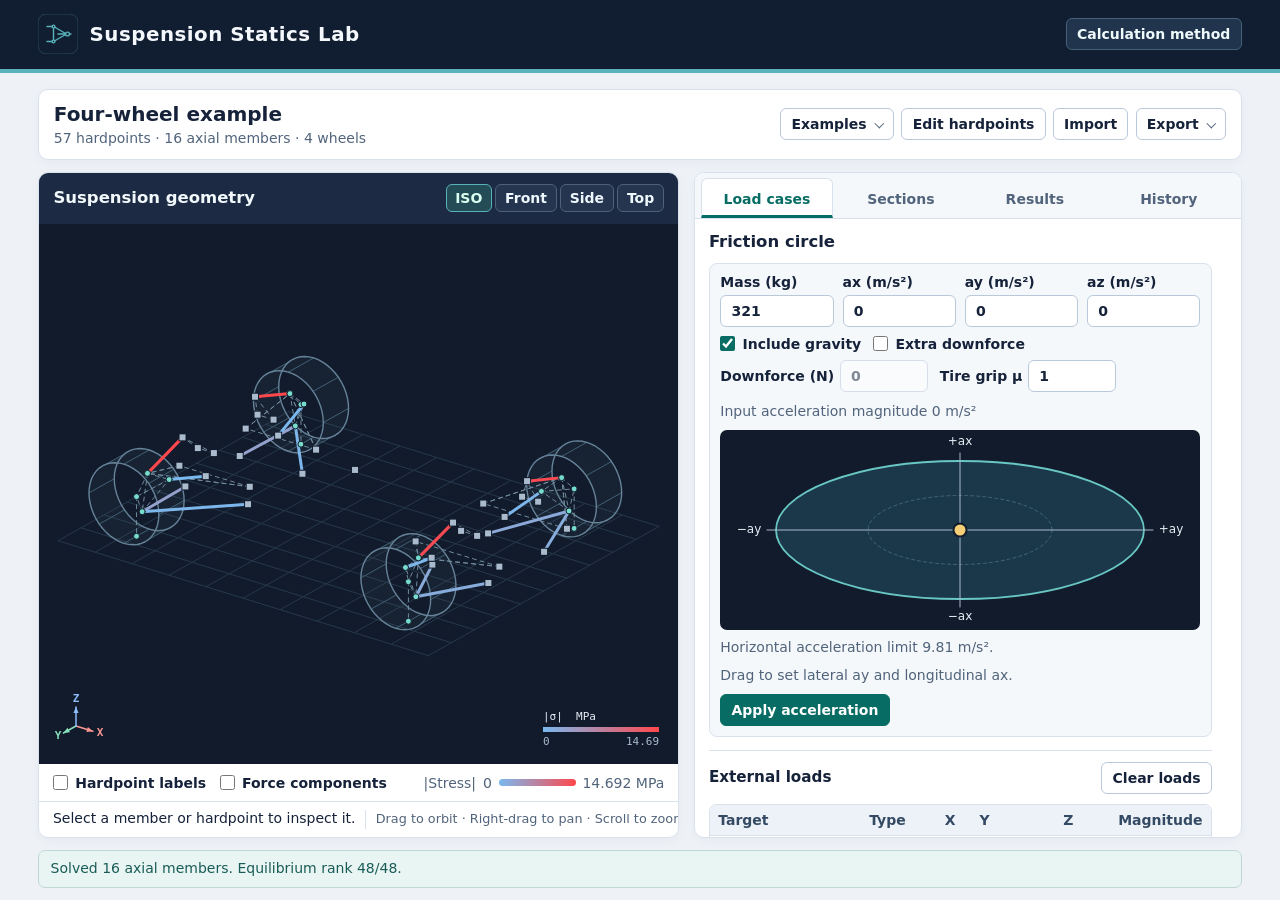
==== web/index.html @ 6f143cee "Solve automatically when external loads change" ====
<!doctype html>
<html lang="en">
<head>
  <meta charset="utf-8">
  <meta name="viewport" content="width=device-width, initial-scale=1">
  <meta name="description" content="Solve static suspension member forces, axial stress, and quasi-static load histories using your own hardpoints.">
  <title>Suspension Statics Lab</title>
  <link rel="icon" type="image/svg+xml" href="./icon.svg">
  <link rel="stylesheet" href="./styles.css">
  <script src="./app.js" type="module"></script>
</head>
<body class="workbench-page">
  <a class="skip-link" href="#main">Skip to workbench</a>
  <header class="site-header">
    <div class="site-header-inner">
      <div class="brand">
        <img class="brand-icon" src="./icon.svg" width="40" height="40" alt="">
        <span>Suspension Statics Lab</span>
      </div>
      <nav class="site-nav" aria-label="Site navigation">
        <a class="nav-link" href="./method.html">Calculation method</a>
      </nav>
    </div>
  </header>

  <main id="main" class="app-shell">
    <section class="project-bar panel" aria-label="Project and files">
      <div class="project-title">
        <h1 id="source-name">Suspension workbench</h1>
        <p id="project-metrics">Loading the four-wheel example…</p>
      </div>
      <div class="project-actions">
        <details class="file-menu">
          <summary>Examples</summary>
          <div class="menu-options">
            <button type="button" data-example="default_hardpoints.csv">Four-wheel geometry</button>
            <button type="button" data-example="hardpoints.csv">Geometry with dampers</button>
          </div>
        </details>
        <button type="button" id="edit-points" disabled>Edit hardpoints</button>
        <button type="button" id="import-file">Import</button>
        <details class="file-menu">
          <summary>Export</summary>
          <div class="menu-options">
            <button type="button" data-export="geometry">Hardpoints CSV</button>
            <button type="button" data-export="project">Project JSON</button>
            <button type="button" data-export="loads">External loads CSV</button>
            <button type="button" data-export="results">Member results CSV</button>
            <button type="button" data-export="history">Load history CSV</button>
          </div>
        </details>
        <input id="file-input" type="file" accept=".csv,.json" hidden>
      </div>
    </section>

    <div class="workbench">
      <section class="panel geometry-panel" aria-labelledby="geometry-title">
        <div class="panel-heading geometry-heading">
          <h2 id="geometry-title">Suspension geometry</h2>
          <div class="segmented" role="group" aria-label="View orientation">
            <button type="button" data-view="iso" aria-pressed="true">ISO</button>
            <button type="button" data-view="front" aria-pressed="false">Front</button>
            <button type="button" data-view="side" aria-pressed="false">Side</button>
            <button type="button" data-view="top" aria-pressed="false">Top</button>
          </div>
        </div>
        <canvas id="geometry-view" tabindex="0" aria-label="Interactive three-dimensional suspension geometry"></canvas>
        <div class="geometry-controls">
          <div class="checkbox-row">
            <label class="check"><input id="view-labels" type="checkbox"> Hardpoint labels</label>
            <label class="check"><input id="view-loads" type="checkbox"> Force components</label>
          </div>
          <div class="stress-key" aria-label="Absolute axial stress scale in megapascals">
            <span>|Stress|</span><span>0</span><span class="stress-ramp" aria-hidden="true"></span><span id="stress-limit">— MPa</span>
          </div>
        </div>
        <div class="selection-bar" role="group" aria-label="Geometry selection and controls" tabindex="0">
          <p id="geometry-selection">Select a member or hardpoint to inspect it.</p>
          <p class="hint geometry-hint">Drag to orbit · Right-drag to pan · Scroll to zoom</p>
        </div>
      </section>

      <section class="panel analysis-panel" aria-label="Analysis controls">
        <div class="analysis-tabs" role="tablist" aria-label="Analysis panels">
          <button type="button" role="tab" aria-selected="true" aria-controls="panel-loads" id="tab-loads">Load cases</button>
          <button type="button" role="tab" aria-selected="false" aria-controls="panel-sections" id="tab-sections" tabindex="-1">Sections</button>
          <button type="button" role="tab" aria-selected="false" aria-controls="panel-results" id="tab-results" tabindex="-1">Results</button>
          <button type="button" role="tab" aria-selected="false" aria-controls="panel-history" id="tab-history" tabindex="-1">History</button>
        </div>

        <div id="panel-loads" class="analysis-body" role="tabpanel" aria-labelledby="tab-loads" tabindex="0">
          <div class="section-heading">
            <h2>Friction circle</h2>
          </div>
          <div id="acceleration-settings" class="subpanel">
            <div class="input-grid four-inputs">
              <label>Mass (kg)<input id="mass" type="number" min="0" step="any" value="321"></label>
              <label>ax (m/s²)<input id="ax" type="number" step="any" value="0"></label>
              <label>ay (m/s²)<input id="ay" type="number" step="any" value="0"></label>
              <label>az (m/s²)<input id="az" type="number" step="any" value="0"></label>
            </div>
            <div class="acceleration-options">
              <label class="check"><input type="checkbox" id="gravity" checked> Include gravity</label>
              <label class="check"><input type="checkbox" id="enable-downforce"> Extra downforce</label>
              <label class="compact-number"><span>Downforce (N)</span><input id="downforce" type="number" min="0" step="any" value="0" disabled></label>
              <label class="compact-number"><span>Tire grip μ</span><input id="tire-mu" type="number" min="0" step="any" value="1"></label>
            </div>
            <p class="hint" id="acceleration-magnitude"></p>
            <div id="grip-settings">
              <canvas id="grip-plot" tabindex="0" aria-label="Grip circle acceleration picker. Use the arrow keys to move the point. Home resets it."></canvas>
              <p class="hint" id="grip-summary" aria-live="polite"></p>
              <p class="hint">Drag to set lateral ay and longitudinal ax.</p>
            </div>
            <div class="button-row">
              <button type="button" id="apply-acceleration" class="primary" disabled>Apply acceleration</button>
            </div>
          </div>
          <div class="section-heading separated">
            <h3>External loads</h3>
            <button type="button" id="clear-loads">Clear loads</button>
          </div>
          <div class="table-scroll load-table" tabindex="0" aria-label="Applied loads">
            <table>
              <thead><tr><th scope="col">Target</th><th scope="col">Type</th><th scope="col" class="num">X</th><th scope="col" class="num">Y</th><th scope="col" class="num">Z</th><th scope="col" class="num">Magnitude</th></tr></thead>
              <tbody id="load-rows"></tbody>
            </table>
          </div>
          <p class="hint total-load" id="load-total"></p>
          <div class="subpanel load-editor">
            <div class="input-grid two-inputs">
              <label>Load type
                <select id="load-type">
                  <option value="">Point force</option>
                  <option value="A">Member end A couple</option>
                  <option value="B">Member end B couple</option>
                </select>
              </label>
              <label>Target<select id="load-target"></select></label>
            </div>
            <div class="input-grid three-inputs">
              <label><span id="load-x-label">Fx (N)</span><input id="load-x" type="number" step="any" value="0"></label>
              <label><span id="load-y-label">Fy (N)</span><input id="load-y" type="number" step="any" value="0"></label>
              <label><span id="load-z-label">Fz (N)</span><input id="load-z" type="number" step="any" value="0"></label>
            </div>
            <p id="load-hint" class="hint"></p>
            <div class="button-row">
              <button type="button" id="add-load">Add load</button>
              <button type="button" id="update-load" disabled>Update selected</button>
              <button type="button" id="delete-load" disabled>Delete selected</button>
            </div>
          </div>
        </div>

        <div id="panel-sections" class="analysis-body" role="tabpanel" aria-labelledby="tab-sections" tabindex="0" hidden>
          <div class="section-heading"><h2>Member sections</h2></div>
          <div class="section-toolbar">
            <div class="button-row">
              <button type="button" id="apply-sections" class="primary">Apply to selected</button>
              <button type="button" id="apply-all-sections">Apply to all</button>
            </div>
            <label>Inspect member<select id="section-member"></select></label>
          </div>
          <div class="section-editor">
            <canvas id="section-preview" aria-label="Round member section preview"></canvas>
            <div class="input-grid">
              <label>Outer diameter (mm)<input id="outer-mm" type="number" min="0" step="any" value="19"></label>
              <label>Inner diameter (mm)<input id="inner-mm" type="number" min="0" step="any" value="15"></label>
              <label>Young’s modulus (GPa)<input id="young-gpa" type="number" min="0" step="any" value="205"></label>
            </div>
          </div>
          <dl id="section-properties" class="properties-grid" aria-live="polite"></dl>
          <div class="table-scroll section-table" tabindex="0" aria-label="Member section assignments">
            <table>
              <thead><tr><th scope="col">Apply</th><th scope="col">Member</th><th scope="col" class="num">OD (mm)</th><th scope="col" class="num">ID (mm)</th><th scope="col" class="num">E (GPa)</th></tr></thead>
              <tbody id="section-rows"></tbody>
            </table>
          </div>
        </div>

        <div id="panel-results" class="analysis-body" role="tabpanel" aria-labelledby="tab-results" tabindex="0" hidden>
          <div class="section-heading">
            <h2>Member results</h2>
            <button type="button" data-export="results" disabled>Export results CSV</button>
          </div>
          <div id="result-summary" class="result-summary">
            <div><span>Support force (N)</span><strong id="support-force">—</strong></div>
            <div><span id="support-moment-label">Support moment (N·m)</span><strong id="support-moment">—</strong></div>
          </div>
          <p class="hint">Positive axial force indicates tension. Negative axial force indicates compression.</p>
          <div class="table-scroll result-table" tabindex="0" aria-label="Member force and stress results">
            <table>
              <thead><tr><th scope="col">Member</th><th scope="col">State</th><th scope="col" class="num">Force (N)</th><th scope="col" class="num">Stress (MPa)</th><th scope="col" class="num">Strain (µε)</th><th scope="col" class="num">ΔL (mm)</th><th scope="col" class="num">L₀ (mm)</th><th scope="col" class="num">Area (mm²)</th></tr></thead>
              <tbody id="result-rows"></tbody>
            </table>
          </div>
        </div>

        <div id="panel-history" class="analysis-body" role="tabpanel" aria-labelledby="tab-history" tabindex="0" hidden>
          <div class="section-heading"><h2>Quasi-static load history</h2></div>
          <div class="history-actions button-row">
            <label>Rise time (s)<input type="number" id="rise-time" value="1" min="0" step="any"></label>
            <button type="button" id="generate-history" class="primary">Generate ramp</button>
          </div>
          <p class="hint" id="history-source">Uses the acceleration, tire grip and downforce settings from Load cases.</p>
          <div id="history-results" hidden>
            <div class="history-controls">
              <label>Plot member<select id="history-member"></select></label>
              <label class="check"><input type="checkbox" id="track-governing"> Track governing member</label>
            </div>
            <canvas id="history-plot" tabindex="0" aria-label="Acceleration and member force histories"></canvas>
            <div class="playback">
              <button type="button" id="play-history">Play</button>
              <input type="range" id="history-scrubber" aria-label="History frame" value="0" min="0" max="0">
              <output id="history-time" for="history-scrubber">0 s</output>
            </div>
            <p class="hint" id="governing-member"></p>
            <dl class="history-statistics" id="history-statistics"></dl>
            <button type="button" data-export="history">Export history CSV</button>
          </div>
          <details class="format-help">
            <summary>Lap CSV columns</summary>
            <p>Open lap files with the Import button. Use an increasing <code>time_s</code> and either all four wheels’ XYZ forces, such as <code>fx_FL_N</code>, or <code>ax_m_s2</code> and <code>ay_m_s2</code> with optional <code>az_m_s2</code>. Acceleration can also be supplied in <em>g</em> using <code>ax_g</code>, <code>ay_g</code>, and <code>az_g</code>.</p>
          </details>
        </div>
      </section>
    </div>
    <p id="status" class="status" role="status" aria-live="polite">Loading geometry…</p>
  </main>

  <dialog id="geometry-editor" aria-labelledby="editor-title">
    <div class="dialog-header">
      <h2 id="editor-title">Edit hardpoints</h2>
      <button type="button" id="close-editor" aria-label="Close editor">×</button>
    </div>
    <div class="dialog-body">
      <p class="hint">Coordinates in millimeters. +X forward, +Y left, +Z up.</p>
      <div class="table-scroll editor-table">
        <table>
          <thead><tr><th scope="col">Hardpoint</th><th scope="col">X (mm)</th><th scope="col">Y (mm)</th><th scope="col">Z (mm)</th></tr></thead>
          <tbody id="point-rows"></tbody>
        </table>
      </div>
      <p id="editor-error" class="inline-error" role="alert"></p>
    </div>
    <div class="dialog-actions">
      <button type="button" id="export-edited">Export edited CSV</button>
      <button type="button" id="apply-points" class="primary">Apply and close</button>
    </div>
  </dialog>
</body>
</html>
---- web/styles.css ----
:root {
  color-scheme: light;
  font-family: "Segoe UI", "Microsoft JhengHei UI", system-ui, sans-serif;
  font-size: 16px;
  color: #15223a;
  background: #eef2f7;
  --ink: #15223a;
  --muted: #51647b;
  --line: #d9e2ec;
  --surface: #fff;
  --paper: #f5f8fb;
  --accent: #076d64;
  --night: #111d31;
  --header-rule: #58b2b9;
  --error: #9b2935;
  --page-gutter: clamp(1rem, 3vw, 3rem);
}

* { box-sizing: border-box; }
[hidden] { display: none !important; }
body { margin: 0; min-width: 300px; }
h1, h2, h3, p, dl { margin: 0; }
h1, h2, h3 { line-height: 1.25; }
h1 { font-size: 1.25rem; }
h2 { font-size: 1.03rem; }
h3 { font-size: .95rem; }
a { color: var(--accent); }
:focus-visible { outline: 3px solid #30a99a; outline-offset: 2px; }

button, input, select, summary { font: inherit; }
button, input:not([type=checkbox], [type=range]), select, .file-menu > summary {
  min-width: 0;
  border: 1px solid #bac9d9;
  border-radius: 6px;
  padding: .44rem .64rem;
  background-color: var(--surface);
  color: var(--ink);
  font-size: .875rem;
}
button, .file-menu > summary { font-weight: 600; cursor: pointer; }
button:enabled:hover, .file-menu > summary:hover { border-color: #79a4af; background: #ebf4f6; }
button:disabled, input:disabled, select:disabled { opacity: .52; cursor: default; }
button.primary { color: #fff; background: var(--accent); border-color: var(--accent); }
button.primary:enabled:hover { color: #fff; background: #085a54; }
select {
  appearance: none;
  padding-right: 1.9rem;
  background-image: url("data:image/svg+xml,%3Csvg xmlns='http://www.w3.org/2000/svg' viewBox='0 0 12 8'%3E%3Cpath d='M1 1l5 5 5-5' fill='none' stroke='%2351647b' stroke-width='1.5'/%3E%3C/svg%3E");
  background-position: right .65rem center;
  background-repeat: no-repeat;
  background-size: .68rem auto;
  text-overflow: ellipsis;
}
input[type=checkbox], input[type=range] { accent-color: var(--accent); }
input[type=checkbox] { width: .95rem; height: .95rem; margin: 0; flex: none; }
label { display: grid; min-width: 0; gap: .28rem; font-size: .875rem; font-weight: 600; }
label > input:not([type=checkbox]), label > select { width: 100%; }
.check { display: flex; align-items: center; gap: .44rem; }
.hint { color: var(--muted); font-size: .875rem; line-height: 1.45; }

.skip-link { position: absolute; z-index: 10; top: .5rem; left: .5rem; padding: .6rem; background: white; transform: translateY(-180%); }
.skip-link:focus { transform: none; }
.site-header { color: #f4f8fc; background: var(--night); border-bottom: 4px solid var(--header-rule); }
.site-header-inner {
  max-width: 1740px;
  margin-inline: auto;
  padding: .9rem var(--page-gutter);
  display: flex;
  align-items: center;
  justify-content: space-between;
  gap: .85rem 1.75rem;
}
.brand { display: inline-flex; align-items: center; gap: .7rem; color: inherit; text-decoration: none; font-size: 1.24rem; font-weight: 700; letter-spacing: .025em; }
.brand-icon { display: block; width: 40px; height: 40px; flex: none; background: var(--night); }
.site-nav { display: flex; align-items: center; gap: .35rem; flex-wrap: wrap; }
.nav-link { color: #effafb; text-decoration: none; font-size: .875rem; font-weight: 600; border: 1px solid #456176; border-radius: 6px; padding: .44rem .64rem; background: #21344d; }
.nav-link:hover { color: #fff; background: #2b445f; border-color: var(--header-rule); }

.app-shell { max-width: 1740px; margin-inline: auto; padding: 1rem var(--page-gutter) 1.8rem; }
.panel { min-width: 0; border: 1px solid var(--line); border-radius: 10px; background: var(--surface); box-shadow: 0 3px 12px #0d294409; }
.project-bar { display: flex; justify-content: space-between; align-items: center; gap: .65rem 1rem; padding: .78rem .9rem; margin-bottom: .95rem; }
.project-title { min-width: 0; }
.project-title h1 { overflow-wrap: anywhere; }
#project-metrics { color: var(--muted); font-size: .875rem; margin-top: .2rem; }
.project-actions, .button-row, .checkbox-row { display: flex; gap: .45rem; align-items: center; flex-wrap: wrap; }
.file-menu { position: relative; }
.file-menu > summary { list-style: none; display: flex; align-items: center; gap: .56rem; }
.file-menu > summary::-webkit-details-marker { display: none; }
.file-menu > summary::after { content: ""; width: .35rem; height: .35rem; margin: -.18rem .05rem 0 0; border: solid #51647b; border-width: 0 1.5px 1.5px 0; transform: rotate(45deg); }
.menu-options { position: absolute; right: 0; z-index: 5; top: calc(100% + .32rem); min-width: 13.5rem; border: 1px solid #ccd8e4; border-radius: 8px; padding: .25rem; background: white; box-shadow: 0 8px 20px #142a4324; }
.menu-options button { display: block; width: 100%; padding: .55rem .62rem; border-color: transparent; white-space: nowrap; text-align: left; font-weight: 500; }

.workbench { display: grid; grid-template-columns: minmax(0, 1.17fr) minmax(440px, 1fr); align-items: start; gap: .95rem; }
.panel-heading { display: flex; justify-content: space-between; align-items: center; flex-wrap: wrap; gap: .55rem; padding: .72rem .88rem; }
.geometry-heading { color: #f1f8fb; background: #1c2b43; border-radius: 9px 9px 0 0; }
.geometry-panel { align-self: start; }
.segmented { display: flex; gap: .22rem; align-items: center; }
.segmented button { background: #253550; border-color: #4f6078; color: #edf7fc; padding: .3rem .54rem; font-size: .875rem; }
.segmented button:enabled:hover { background: #354862; }
.segmented button[aria-pressed="true"] { color: #dafeef; background: #244c56; border-color: var(--header-rule); }
#geometry-view { width: 100%; height: clamp(390px, 57vh, 690px); background: var(--night); display: block; touch-action: none; cursor: grab; }
#geometry-view:active { cursor: grabbing; }
.geometry-controls { padding: .67rem .85rem; display: flex; justify-content: space-between; flex-wrap: wrap; align-items: center; gap: .65rem; border-bottom: 1px solid var(--line); }
.checkbox-row { gap: .85rem; }
.stress-key { min-width: min(100%, 12rem); display: flex; align-items: center; gap: .43rem; color: var(--muted); font-size: .875rem; white-space: nowrap; }
.stress-ramp { height: .45rem; width: clamp(3rem, 6vw, 6rem); border-radius: 4px; background: linear-gradient(90deg, #79b9ef, #ff484d); }
.selection-bar { display: flex; align-items: baseline; gap: .6rem; min-width: 0; padding: .51rem .85rem; overflow-x: auto; scrollbar-width: thin; white-space: nowrap; }
#geometry-selection { flex: none; font-size: .875rem; font-variant-numeric: tabular-nums; }
.geometry-hint { flex: none; border-left: 1px solid var(--line); padding-left: .6rem; font-size: .8rem; }

.analysis-tabs { display: grid; grid-template-columns: repeat(4, minmax(0, 1fr)); gap: .15rem; padding: .34rem .38rem 0; border-bottom: 1px solid var(--line); border-radius: 9px 9px 0 0; background: var(--paper); }
.analysis-tabs button { border: 1px solid transparent; border-bottom: 3px solid transparent; border-radius: 6px 6px 0 0; background: transparent; color: var(--muted); padding: .7rem .25rem .55rem; white-space: nowrap; }
.analysis-tabs button[aria-selected="true"] { color: var(--accent); background: white; border-color: var(--line); border-bottom-color: var(--accent); }
.analysis-body { display: grid; gap: .62rem; padding: .82rem .86rem .9rem; }
.section-heading { display: flex; justify-content: space-between; align-items: center; gap: .5rem; }
.section-heading.separated { border-top: 1px solid var(--line); padding-top: .7rem; margin-top: .14rem; }
.input-grid { display: grid; gap: .55rem; }
.two-inputs { grid-template-columns: repeat(2, minmax(0, 1fr)); }
.three-inputs { grid-template-columns: repeat(3, minmax(0, 1fr)); }
.four-inputs { grid-template-columns: repeat(4, minmax(0, 1fr)); }
.subpanel { display: grid; gap: .56rem; border: 1px solid var(--line); border-radius: 8px; padding: .65rem; background: var(--paper); }
.acceleration-options { display: flex; flex-wrap: wrap; align-items: center; gap: .5rem .75rem; }
.compact-number { display: flex; align-items: center; gap: .35rem; }
.compact-number > input { max-width: 5.5rem; }
#grip-settings { display: grid; gap: .45rem; }
#grip-plot { display: block; width: 100%; height: 200px; border-radius: 7px; touch-action: none; cursor: crosshair; }
.total-load { font-variant-numeric: tabular-nums; overflow-wrap: anywhere; }

.table-scroll { min-width: 0; overflow: auto; border: 1px solid var(--line); border-radius: 7px; }
.load-table { min-height: 5rem; max-height: 12.6rem; }
.section-table { max-height: 34rem; }
.section-table table { font-size: .9375rem; }
.result-table { max-height: 24rem; }
table { width: 100%; border-collapse: separate; border-spacing: 0; font-size: .875rem; font-variant-numeric: tabular-nums; }
th, td { padding: .43rem .52rem; white-space: nowrap; text-align: left; border-bottom: 1px solid var(--line); }
th { position: sticky; top: 0; z-index: 1; background: #ecf2f7; color: #344963; font-weight: 650; }
tbody tr:last-child td { border-bottom: 0; }
tbody tr:nth-child(even) { background: #f8fafc; }
tbody tr[data-selected="true"] { background: #e1f3ef; }
tbody tr[data-interactive="true"]:hover { background: #edf7f6; cursor: pointer; }
.num { text-align: right; }
.empty-cell { padding: .8rem .6rem; color: var(--muted); white-space: normal; }
.table-button { border: 0; border-radius: 4px; padding: 0; color: var(--accent); background: transparent; text-align: left; }
.table-button:enabled:hover { color: #064b46; background: transparent; text-decoration: underline; }
.state-tension { color: #116354; }
.state-compression { color: #983527; }

.section-toolbar { display: flex; flex-wrap: wrap; align-items: end; gap: .5rem; }
.section-toolbar > label { flex: 1 1 7rem; }
.section-editor { display: grid; grid-template-columns: minmax(8rem, .85fr) minmax(9rem, 1fr); gap: .7rem; align-items: stretch; }
#section-preview { width: 100%; height: 170px; display: block; background: var(--night); border-radius: 7px; }
.properties-grid, .history-statistics { display: grid; gap: .42rem; }
.properties-grid { grid-template-columns: repeat(auto-fit, minmax(min(100%, 14rem), 1fr)); }
.history-statistics { grid-template-columns: repeat(3, minmax(0, 1fr)); }
.properties-grid > div, .history-statistics > div, .result-summary > div { padding: .48rem .57rem; border: 1px solid var(--line); border-radius: 6px; background: var(--paper); min-width: 0; }
.properties-grid dt, .history-statistics dt, .result-summary span { color: var(--muted); font-size: .82rem; line-height: 1.3; }
.properties-grid dd, .history-statistics dd { margin: .2rem 0 0; font-weight: 650; font-size: .875rem; font-variant-numeric: tabular-nums; overflow-wrap: anywhere; }
.properties-grid > div { padding-block: .3rem; }
.properties-grid dt, .properties-grid dd { display: inline; }
.properties-grid dd { margin: 0 0 0 .32rem; }
.result-summary { display: grid; grid-template-columns: repeat(2, minmax(0, 1fr)); gap: .5rem; }
.result-summary strong { display: block; margin-top: .22rem; font-size: .9rem; font-variant-numeric: tabular-nums; overflow-wrap: anywhere; }

.history-actions { align-items: end; }
.history-actions label { max-width: 7.5rem; }
.history-controls { display: flex; gap: .56rem .8rem; flex-wrap: wrap; align-items: end; }
.history-controls > label:first-child { flex: 1 1 9rem; }
.history-controls .check { padding-bottom: .36rem; }
#history-results { display: grid; gap: .62rem; }
#history-plot { display: block; width: 100%; height: 300px; border-radius: 7px; background: var(--night); touch-action: none; cursor: crosshair; }
.playback { display: flex; align-items: center; gap: .55rem; }
.playback input { min-width: 2rem; flex: 1; }
.playback output { flex: none; color: var(--muted); font-size: .875rem; font-variant-numeric: tabular-nums; }
.format-help { border-top: 1px solid var(--line); padding-top: .65rem; font-size: .875rem; }
.format-help summary { cursor: pointer; font-weight: 650; }
.format-help p { color: var(--muted); margin-top: .32rem; line-height: 1.5; }
.status { margin-top: .85rem; min-height: 2.3rem; padding: .51rem .7rem; border: 1px solid #bfd7d5; border-radius: 7px; background: #e9f5f3; color: #195c57; font-size: .875rem; line-height: 1.4; overflow-wrap: anywhere; }
.status[data-error="true"] { background: #fff1f1; border-color: #e9bfc2; color: var(--error); }

dialog { color: var(--ink); border: 1px solid #bccedc; border-radius: 10px; padding: 0; width: min(700px, calc(100% - 1.5rem)); max-height: 90dvh; }
dialog::backdrop { background: #111d31a0; }
.dialog-header, .dialog-actions { display: flex; align-items: center; justify-content: space-between; gap: .55rem; padding: .7rem .85rem; background: #ecf2f7; }
.dialog-header { border-bottom: 1px solid var(--line); }
.dialog-actions { border-top: 1px solid var(--line); justify-content: flex-end; flex-wrap: wrap; }
.dialog-body { display: grid; gap: .5rem; padding: .75rem .85rem; }
.editor-table { max-height: 59dvh; }
.editor-table input { width: 100%; min-width: 5rem; }
.editor-table td:has(input) { width: 25%; }
.editor-table td { padding: .3rem .4rem; }
.inline-error { color: var(--error); font-size: .875rem; }
.inline-error:empty { display: none; }

.method-content { max-width: 1290px; margin: auto; padding: 1.25rem var(--page-gutter) 3.5rem; }
.method-intro { margin-bottom: 1.2rem; }
.method-intro h1 { font-size: clamp(1.65rem, 3vw, 2.35rem); margin-bottom: .55rem; }
.method-intro p { color: var(--muted); max-width: 72ch; line-height: 1.6; }
.method-layout { display: grid; grid-template-columns: minmax(175px, .31fr) minmax(0, 1fr); align-items: start; gap: 1rem; }
.method-toc, .method-article { min-width: 0; border: 1px solid var(--line); border-radius: 10px; background: var(--surface); }
.method-toc { padding: .95rem; position: sticky; top: 1rem; }
.method-toc h2 { margin-bottom: .55rem; }
.method-toc ol, .method-toc ul { padding-left: 1.14rem; margin: 0; }
.method-toc li { margin-bottom: .43rem; font-size: .875rem; line-height: 1.4; }
.method-toc a { text-underline-offset: .17em; }
.method-article { padding: clamp(.9rem, 2.4vw, 2rem); line-height: 1.65; }
.method-article section + section { margin-top: 1.5rem; padding-top: 1.4rem; border-top: 1px solid var(--line); }
.method-article h2 { font-size: 1.23rem; margin-bottom: .5rem; scroll-margin-top: 1rem; }
.method-article h3 { font-size: 1.02rem; margin: .85rem 0 .36rem; }
.method-article p + p { margin-top: .55rem; }
.method-article li + li { margin-top: .3rem; }
.method-equation { max-width: 100%; overflow-x: auto; background: var(--paper); border: 1px solid var(--line); border-radius: 7px; padding: .35rem .6rem; margin: .6rem 0; }
.method-table { margin: .7rem 0; overflow-x: auto; }
.method-note { margin-top: .7rem; padding: .7rem .85rem; border-left: 3px solid var(--header-rule); background: #edf7f6; border-radius: 0 6px 6px 0; }

@media (max-width: 1030px) {
  .workbench { grid-template-columns: minmax(0, 1fr) minmax(385px, .91fr); }
}
@media (min-width: 811px) {
  .workbench-page { display: grid; grid-template-rows: auto minmax(0, 1fr); height: 100dvh; min-height: 34rem; }
  .workbench-page .app-shell {
    display: grid;
    grid-template-rows: auto minmax(0, 1fr) auto;
    gap: .75rem;
    width: 100%;
    min-height: 0;
    padding-bottom: .75rem;
  }
  .project-bar, .status { margin: 0; }
  .workbench { align-items: stretch; min-height: 0; }
  .geometry-panel { display: grid; grid-template-rows: auto minmax(0, 1fr) auto auto; align-self: stretch; min-height: 0; }
  #geometry-view { height: 100%; min-height: 0; }
  .analysis-panel { display: grid; grid-template-rows: auto minmax(0, 1fr); min-height: 0; }
  .analysis-body { min-height: 0; align-content: start; overflow: auto; overscroll-behavior: contain; scrollbar-gutter: stable; }
}
@media (min-width: 811px) and (max-height: 34rem) {
  .workbench-page .status { position: sticky; bottom: .4rem; z-index: 2; }
}
@media (max-width: 810px) {
  .workbench { grid-template-columns: minmax(0, 1fr); }
  #geometry-view { height: clamp(310px, 52vh, 510px); }
  .method-layout { grid-template-columns: minmax(0, 1fr); }
  .method-toc { position: static; }
}
@media (max-width: 530px) {
  .site-header-inner, .project-bar { flex-wrap: wrap; }
  .site-header-inner { padding-block: .65rem; }
  .brand { font-size: 1.08rem; }
  .nav-link { padding: .35rem .55rem; }
  .project-actions { position: relative; justify-content: flex-start; }
  .file-menu { position: static; }
  .file-menu > .menu-options { left: 0; right: auto; }
  .four-inputs { grid-template-columns: repeat(2, minmax(0, 1fr)); }
  .history-statistics { grid-template-columns: repeat(2, minmax(0, 1fr)); }
  .section-heading { flex-wrap: wrap; }
  .dialog-body { padding-inline: .5rem; }
}
@media (max-width: 400px) {
  .section-editor { grid-template-columns: minmax(0, 1fr); }
}
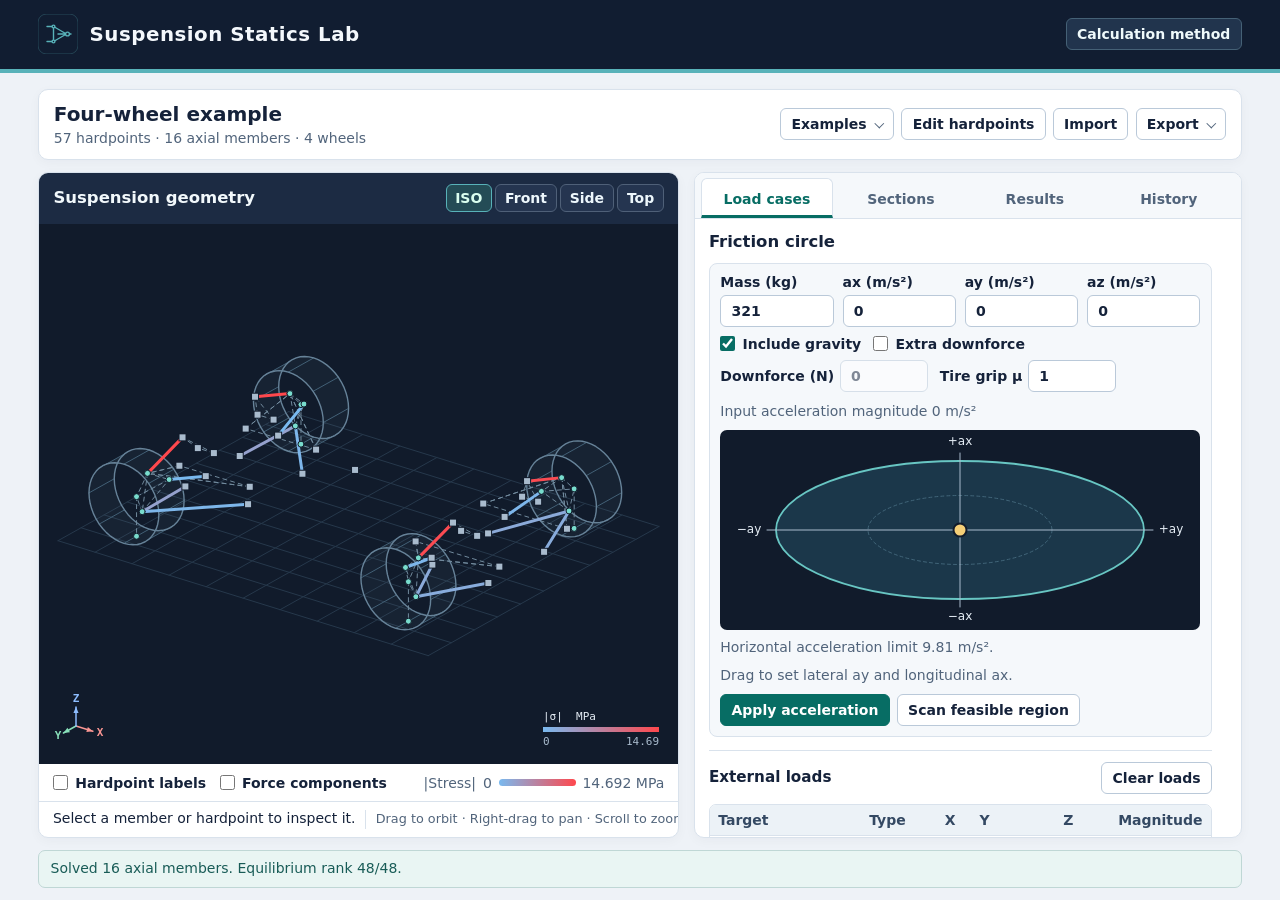
==== commit 557bb105: "Recover wheel-lift cases and scan the feasible grip region" ====
--- a/web/index.html
+++ b/web/index.html
@@ -113,6 +113,18 @@
             </div>
             <div class="button-row">
               <button type="button" id="apply-acceleration" class="primary" disabled>Apply acceleration</button>
+              <button type="button" id="scan-grip" disabled>Scan feasible region</button>
+            </div>
+            <p id="grip-adjustment" class="grip-notice" role="status" hidden></p>
+            <div id="grip-scan-results" class="subpanel" hidden>
+              <p id="grip-scan-summary" role="status"></p>
+              <div class="button-row"><button type="button" id="apply-grip-peak">Apply peak case</button></div>
+              <div class="table-scroll load-table" tabindex="0" aria-label="Peak axial force by member">
+                <table>
+                  <thead><tr><th scope="col">Member</th><th scope="col" class="num">Force (N)</th><th scope="col" class="num">ax (m/s²)</th><th scope="col" class="num">ay (m/s²)</th></tr></thead>
+                  <tbody id="grip-scan-rows"></tbody>
+                </table>
+              </div>
             </div>
           </div>
           <div class="section-heading separated">
@@ -234,6 +246,10 @@
     </div>
     <div class="dialog-body">
       <p class="hint">Coordinates in millimeters. +X forward, +Y left, +Z up.</p>
+      <div id="pushrod-equivalent-settings" class="subpanel" hidden>
+        <label class="check"><input type="checkbox" id="pushrod-equivalent"> Use the A-arm ball joint as the equivalent pushrod mount</label>
+        <p class="hint">Moves upper-arm pushrods to UBJ and lower-arm pushrods to LBJ. This approximation changes the pushrod line of action and models each affected A-arm as two axial members. Export saves the relocated hardpoints.</p>
+      </div>
       <div class="table-scroll editor-table">
         <table>
           <thead><tr><th scope="col">Hardpoint</th><th scope="col">X (mm)</th><th scope="col">Y (mm)</th><th scope="col">Z (mm)</th></tr></thead>
--- a/web/styles.css
+++ b/web/styles.css
@@ -123,6 +123,7 @@
 .compact-number { display: flex; align-items: center; gap: .35rem; }
 .compact-number > input { max-width: 5.5rem; }
 #grip-settings { display: grid; gap: .45rem; }
+.grip-notice { background: #fff4d9; color: #634400; border-radius: 6px; padding: .55rem .65rem; font-size: .875rem; }
 #grip-plot { display: block; width: 100%; height: 200px; border-radius: 7px; touch-action: none; cursor: crosshair; }
 .total-load { font-variant-numeric: tabular-nums; overflow-wrap: anywhere; }
 
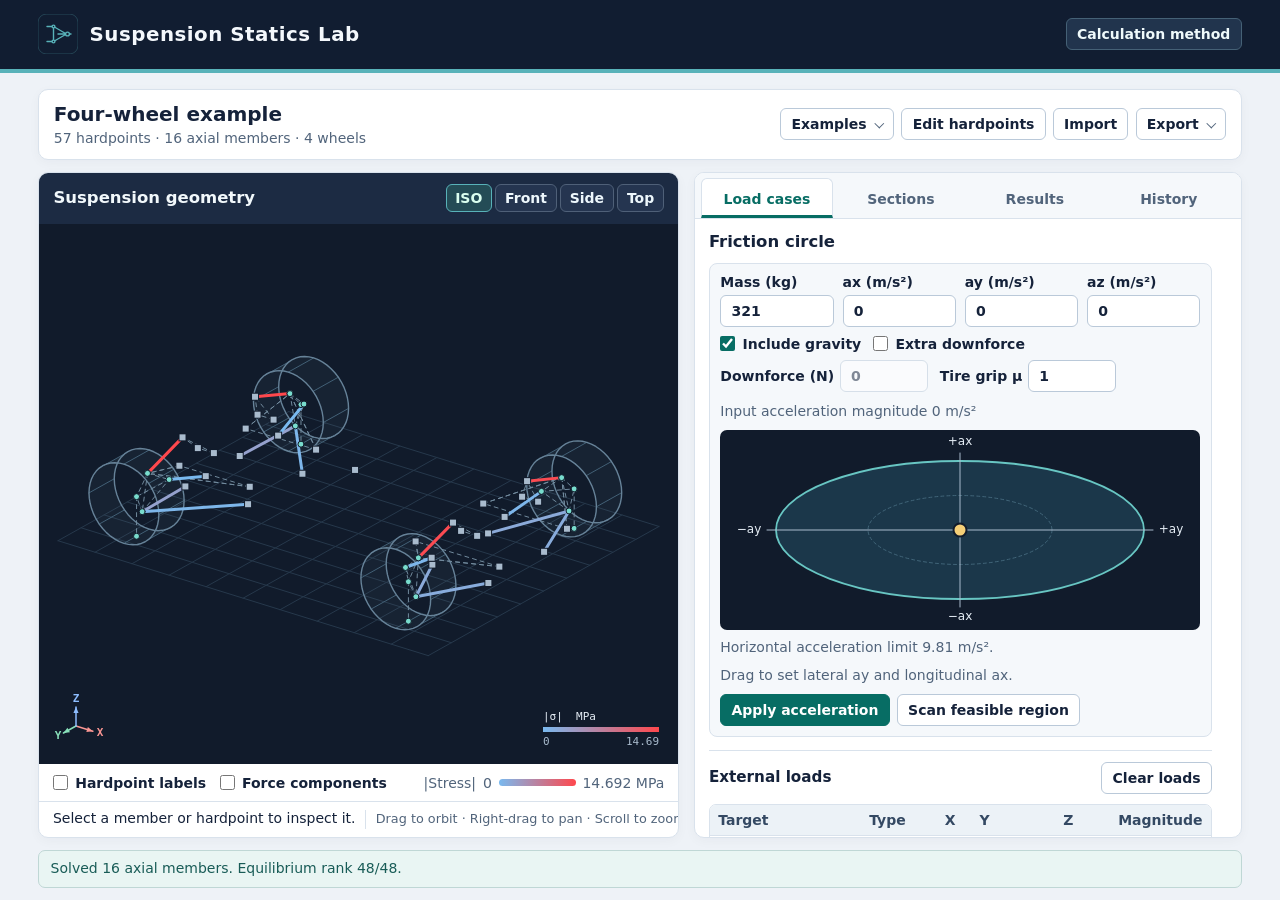
==== commit 83632acf: "Give the external loads table a definite viewport height" ====
--- a/web/index.html
+++ b/web/index.html
@@ -131,7 +131,7 @@
             <h3>External loads</h3>
             <button type="button" id="clear-loads">Clear loads</button>
           </div>
-          <div class="table-scroll load-table" tabindex="0" aria-label="Applied loads">
+          <div class="table-scroll applied-loads-table" tabindex="0" aria-label="Applied loads">
             <table>
               <thead><tr><th scope="col">Target</th><th scope="col">Type</th><th scope="col" class="num">X</th><th scope="col" class="num">Y</th><th scope="col" class="num">Z</th><th scope="col" class="num">Magnitude</th></tr></thead>
               <tbody id="load-rows"></tbody>
--- a/web/styles.css
+++ b/web/styles.css
@@ -129,6 +129,7 @@
 
 .table-scroll { min-width: 0; overflow: auto; border: 1px solid var(--line); border-radius: 7px; }
 .load-table { min-height: 5rem; max-height: 12.6rem; }
+.applied-loads-table { height: 15rem; }
 .section-table { max-height: 34rem; }
 .section-table table { font-size: .9375rem; }
 .result-table { max-height: 24rem; }
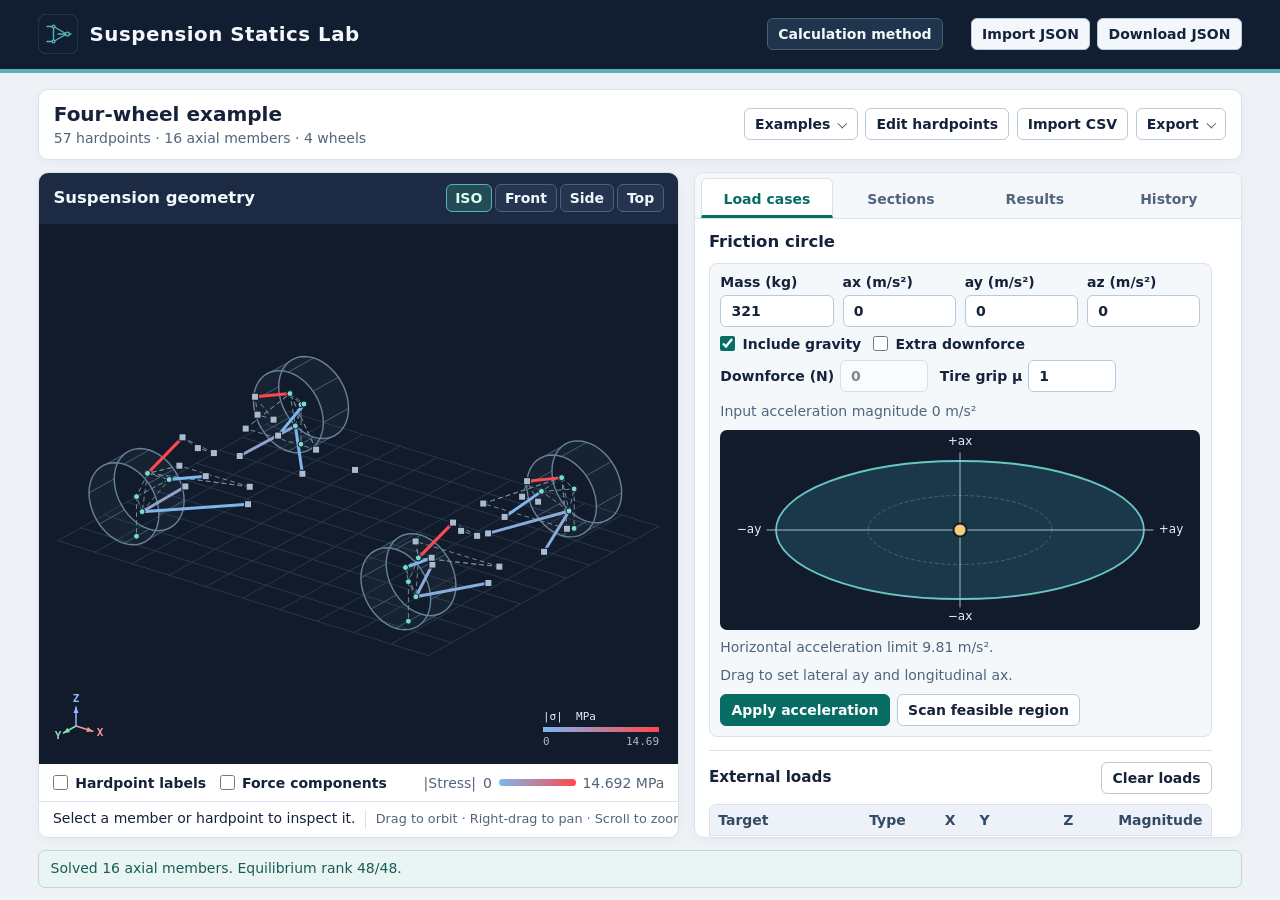
==== commit 3ef7cf1e: "Change json format" ====
--- a/web/index.html
+++ b/web/index.html
@@ -6,8 +6,8 @@
   <meta name="description" content="Solve static suspension member forces, axial stress, and quasi-static load histories using your own hardpoints.">
   <title>Suspension Statics Lab</title>
   <link rel="icon" type="image/svg+xml" href="./icon.svg">
-  <link rel="stylesheet" href="./styles.css">
-  <script src="./app.js" type="module"></script>
+  <link rel="stylesheet" href="./styles.css?v=hardpoint-exchange">
+  <script src="./app.js?v=hardpoint-exchange" type="module"></script>
 </head>
 <body class="workbench-page">
   <a class="skip-link" href="#main">Skip to workbench</a>
@@ -20,6 +20,11 @@
       <nav class="site-nav" aria-label="Site navigation">
         <a class="nav-link" href="./method.html">Calculation method</a>
       </nav>
+      <div class="header-project-actions" aria-label="JSON project files">
+        <button type="button" id="import-json">Import JSON</button>
+        <button type="button" id="download-json" data-export="project" disabled>Download JSON</button>
+        <input id="json-file" type="file" accept=".json,application/json" hidden>
+      </div>
     </div>
   </header>
 
@@ -38,18 +43,17 @@
           </div>
         </details>
         <button type="button" id="edit-points" disabled>Edit hardpoints</button>
-        <button type="button" id="import-file">Import</button>
+        <button type="button" id="import-file">Import CSV</button>
         <details class="file-menu">
           <summary>Export</summary>
           <div class="menu-options">
             <button type="button" data-export="geometry">Hardpoints CSV</button>
-            <button type="button" data-export="project">Project JSON</button>
             <button type="button" data-export="loads">External loads CSV</button>
             <button type="button" data-export="results">Member results CSV</button>
             <button type="button" data-export="history">Load history CSV</button>
           </div>
         </details>
-        <input id="file-input" type="file" accept=".csv,.json" hidden>
+        <input id="file-input" type="file" accept=".csv,text/csv" hidden>
       </div>
     </section>
 
@@ -231,7 +235,7 @@
           </div>
           <details class="format-help">
             <summary>Lap CSV columns</summary>
-            <p>Open lap files with the Import button. Use an increasing <code>time_s</code> and either all four wheels’ XYZ forces, such as <code>fx_FL_N</code>, or <code>ax_m_s2</code> and <code>ay_m_s2</code> with optional <code>az_m_s2</code>. Acceleration can also be supplied in <em>g</em> using <code>ax_g</code>, <code>ay_g</code>, and <code>az_g</code>.</p>
+            <p>Open lap files with the Import CSV button. Use an increasing <code>time_s</code> and either all four wheels’ XYZ forces, such as <code>fx_FL_N</code>, or <code>ax_m_s2</code> and <code>ay_m_s2</code> with optional <code>az_m_s2</code>. Acceleration can also be supplied in <em>g</em> using <code>ax_g</code>, <code>ay_g</code>, and <code>az_g</code>.</p>
           </details>
         </div>
       </section>
--- a/web/styles.css
+++ b/web/styles.css
@@ -72,7 +72,11 @@
 }
 .brand { display: inline-flex; align-items: center; gap: .7rem; color: inherit; text-decoration: none; font-size: 1.24rem; font-weight: 700; letter-spacing: .025em; }
 .brand-icon { display: block; width: 40px; height: 40px; flex: none; background: var(--night); }
-.site-nav { display: flex; align-items: center; gap: .35rem; flex-wrap: wrap; }
+.site-nav { display: flex; align-items: center; gap: .35rem; flex-wrap: wrap; margin-inline-start: auto; }
+.header-project-actions { display: flex; flex-wrap: wrap; gap: .45rem; }
+.header-project-actions button { background: #f3f7fb; }
+.header-project-actions button:enabled:hover { background: #ebf4f6; }
+
 .nav-link { color: #effafb; text-decoration: none; font-size: .875rem; font-weight: 600; border: 1px solid #456176; border-radius: 6px; padding: .44rem .64rem; background: #21344d; }
 .nav-link:hover { color: #fff; background: #2b445f; border-color: var(--header-rule); }
 
